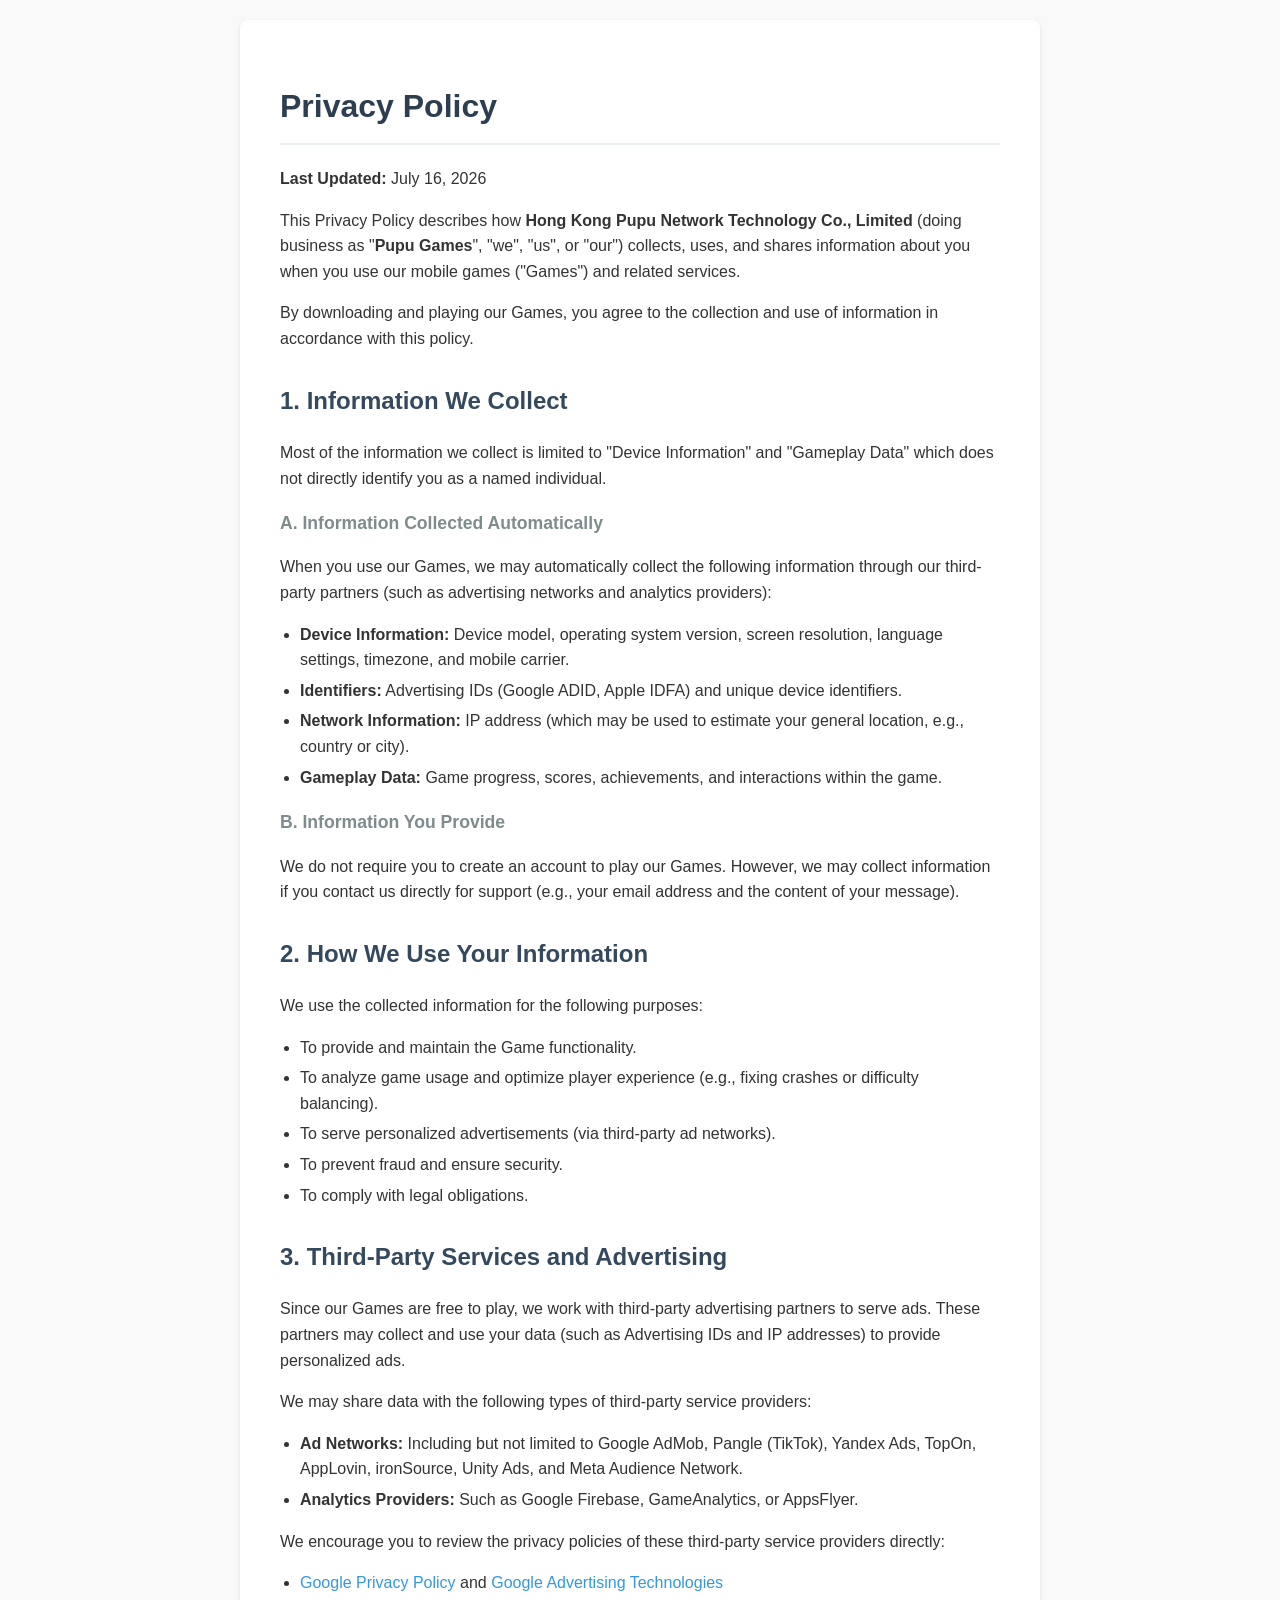
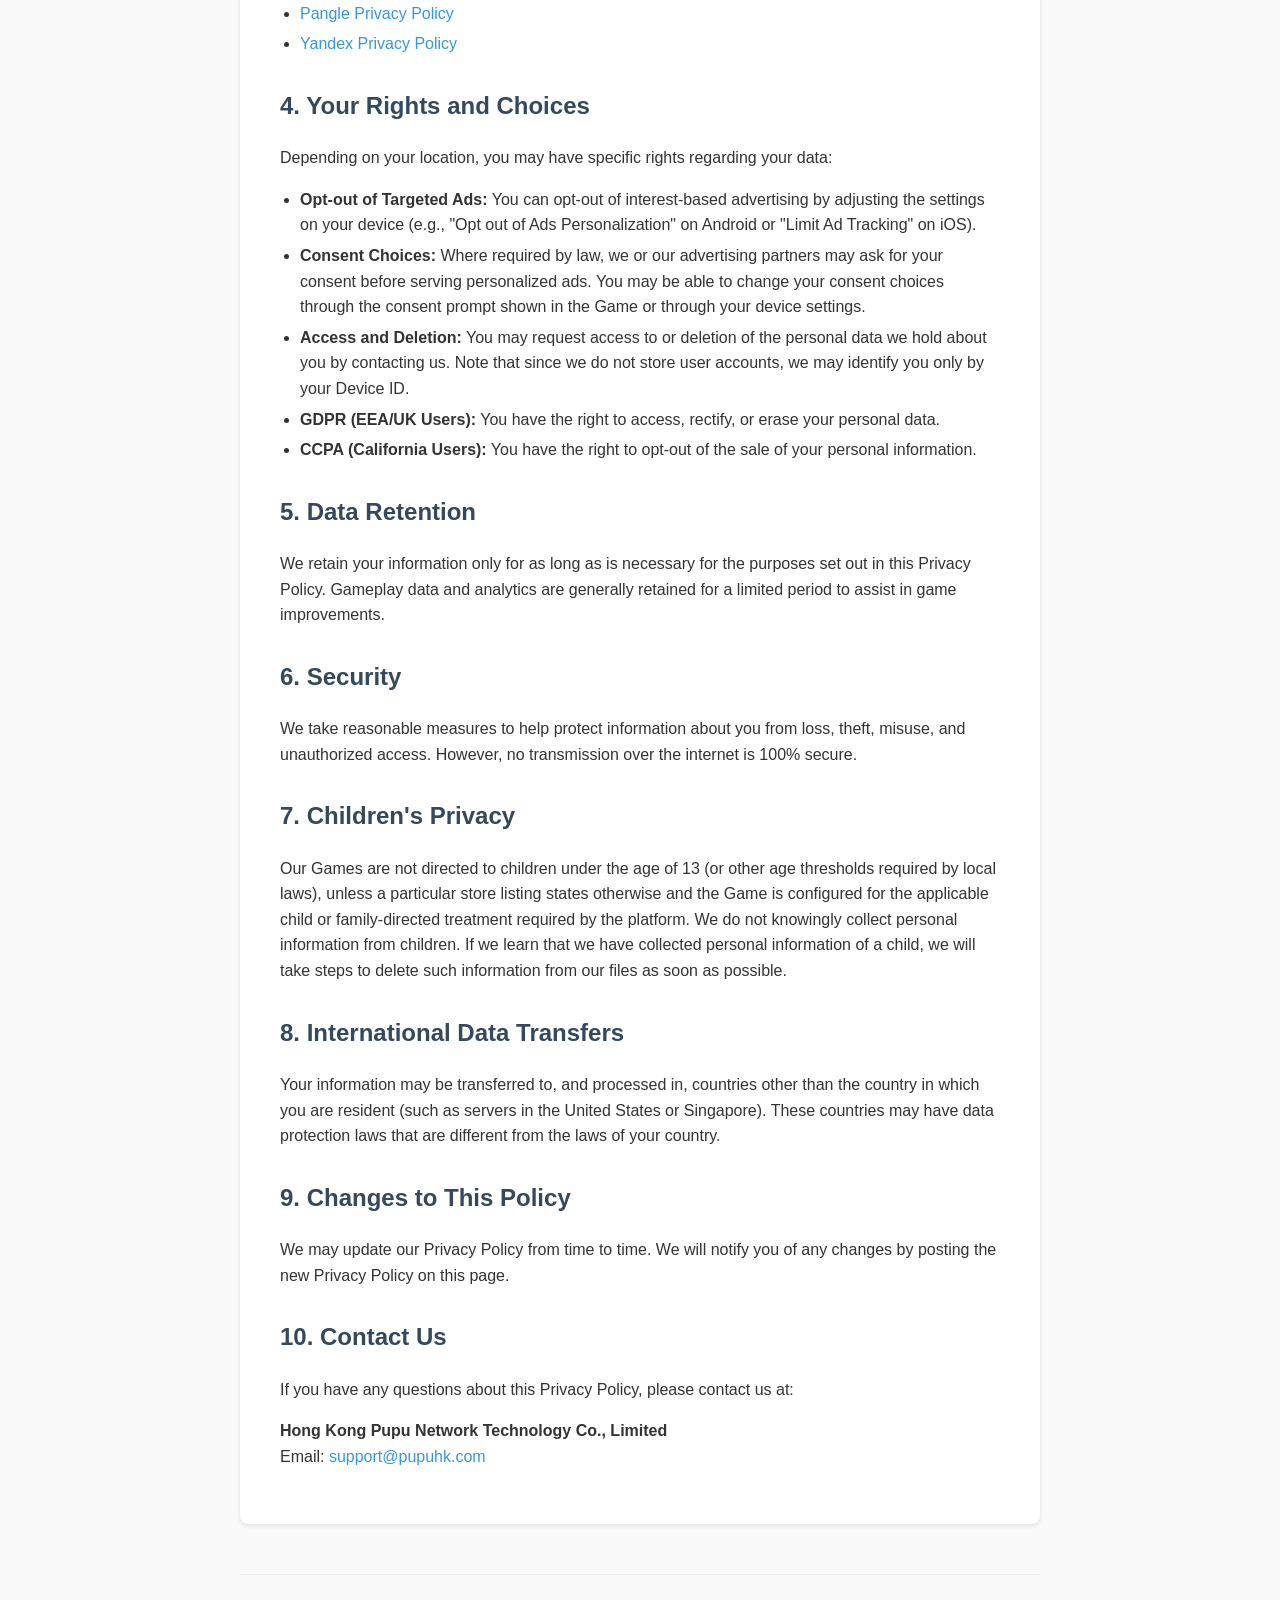
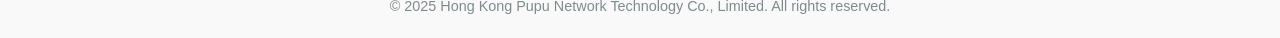
==== privacy.html @ 4af393ff "修改网站bug" ====
<!DOCTYPE html>

<html lang="en">

<head>

    <meta charset="UTF-8">

    <meta name="viewport" content="width=device-width, initial-scale=1.0">

    <title>Privacy Policy - Pupu Games</title>

    <style>
        body {

            font-family: 'Helvetica Neue', Helvetica, Arial, sans-serif;

            line-height: 1.6;

            color: #333;

            max-width: 800px;

            margin: 0 auto;

            padding: 20px;

            background-color: #f9f9f9;

        }

        .container {

            background-color: #ffffff;

            padding: 40px;

            border-radius: 8px;

            box-shadow: 0 2px 4px rgba(0, 0, 0, 0.1);

        }

        h1 {

            color: #2c3e50;

            border-bottom: 2px solid #ecf0f1;

            padding-bottom: 10px;

        }

        h2 {

            color: #34495e;

            margin-top: 30px;

        }

        h3 {

            color: #7f8c8d;

            font-size: 1.1em;

        }

        p {

            margin-bottom: 15px;

        }

        ul {

            margin-bottom: 15px;

            padding-left: 20px;

        }

        li {

            margin-bottom: 5px;

        }

        .footer {

            margin-top: 50px;

            font-size: 0.9em;

            color: #7f8c8d;

            text-align: center;

            border-top: 1px solid #ecf0f1;

            padding-top: 20px;

        }

        a {

            color: #3498db;

            text-decoration: none;

        }

        a:hover {

            text-decoration: underline;

        }
    </style>

</head>

<body>



    <div class="container">

        <h1>Privacy Policy</h1>

        <p><strong>Last Updated:</strong> July 16, 2026</p>



        <p>This Privacy Policy describes how <strong>Hong Kong Pupu Network Technology Co., Limited</strong> (doing
            business as "<strong>Pupu Games</strong>", "we", "us", or "our") collects, uses, and shares information
            about you when you use our mobile games ("Games") and related services.</p>



        <p>By downloading and playing our Games, you agree to the collection and use of information in accordance with
            this policy.</p>



        <h2>1. Information We Collect</h2>

        <p>Most of the information we collect is limited to "Device Information" and "Gameplay Data" which does not
            directly identify you as a named individual.</p>



        <h3>A. Information Collected Automatically</h3>

        <p>When you use our Games, we may automatically collect the following information through our third-party
            partners (such as advertising networks and analytics providers):</p>

        <ul>

            <li><strong>Device Information:</strong> Device model, operating system version, screen resolution, language
                settings, timezone, and mobile carrier.</li>

            <li><strong>Identifiers:</strong> Advertising IDs (Google ADID, Apple IDFA) and unique device identifiers.
            </li>

            <li><strong>Network Information:</strong> IP address (which may be used to estimate your general location,
                e.g., country or city).</li>

            <li><strong>Gameplay Data:</strong> Game progress, scores, achievements, and interactions within the game.
            </li>

        </ul>



        <h3>B. Information You Provide</h3>

        <p>We do not require you to create an account to play our Games. However, we may collect information if you
            contact us directly for support (e.g., your email address and the content of your message).</p>



        <h2>2. How We Use Your Information</h2>

        <p>We use the collected information for the following purposes:</p>

        <ul>

            <li>To provide and maintain the Game functionality.</li>

            <li>To analyze game usage and optimize player experience (e.g., fixing crashes or difficulty balancing).
            </li>

            <li>To serve personalized advertisements (via third-party ad networks).</li>

            <li>To prevent fraud and ensure security.</li>

            <li>To comply with legal obligations.</li>

        </ul>



        <h2>3. Third-Party Services and Advertising</h2>

        <p>Since our Games are free to play, we work with third-party advertising partners to serve ads. These partners
            may collect and use your data (such as Advertising IDs and IP addresses) to provide personalized ads.</p>

        <p>We may share data with the following types of third-party service providers:</p>

        <ul>

            <li><strong>Ad Networks:</strong> Including but not limited to Google AdMob, Pangle (TikTok), Yandex Ads,
                TopOn, AppLovin, ironSource, Unity Ads, and Meta Audience Network.</li>

            <li><strong>Analytics Providers:</strong> Such as Google Firebase, GameAnalytics, or AppsFlyer.</li>

        </ul>

        <p>We encourage you to review the privacy policies of these third-party service providers directly:</p>

        <ul>

            <li><a href="https://policies.google.com/privacy" target="_blank" rel="noopener">Google Privacy Policy</a>
                and <a href="https://policies.google.com/technologies/ads" target="_blank" rel="noopener">Google
                    Advertising Technologies</a></li>

            <li><a href="https://www.pangleglobal.com/privacy" target="_blank" rel="noopener">Pangle Privacy
                    Policy</a></li>

            <li><a href="https://yandex.com/legal/confidential/" target="_blank" rel="noopener">Yandex Privacy
                    Policy</a></li>

        </ul>



        <h2>4. Your Rights and Choices</h2>

        <p>Depending on your location, you may have specific rights regarding your data:</p>

        <ul>

            <li><strong>Opt-out of Targeted Ads:</strong> You can opt-out of interest-based advertising by adjusting the
                settings on your device (e.g., "Opt out of Ads Personalization" on Android or "Limit Ad Tracking" on
                iOS).</li>

            <li><strong>Consent Choices:</strong> Where required by law, we or our advertising partners may ask for your
                consent before serving personalized ads. You may be able to change your consent choices through the
                consent prompt shown in the Game or through your device settings.</li>

            <li><strong>Access and Deletion:</strong> You may request access to or deletion of the personal data we hold
                about you by contacting us. Note that since we do not store user accounts, we may identify you only by
                your Device ID.</li>

            <li><strong>GDPR (EEA/UK Users):</strong> You have the right to access, rectify, or erase your personal
                data.</li>

            <li><strong>CCPA (California Users):</strong> You have the right to opt-out of the sale of your personal
                information.</li>

        </ul>



        <h2>5. Data Retention</h2>

        <p>We retain your information only for as long as is necessary for the purposes set out in this Privacy Policy.
            Gameplay data and analytics are generally retained for a limited period to assist in game improvements.</p>



        <h2>6. Security</h2>

        <p>We take reasonable measures to help protect information about you from loss, theft, misuse, and unauthorized
            access. However, no transmission over the internet is 100% secure.</p>



        <h2>7. Children's Privacy</h2>

        <p>Our Games are not directed to children under the age of 13 (or other age thresholds required by local laws),
            unless a particular store listing states otherwise and the Game is configured for the applicable child or
            family-directed treatment required by the platform. We do not knowingly collect personal information from
            children. If we learn that we have collected personal information of a child, we will take steps to delete
            such information from our files as soon as possible.</p>



        <h2>8. International Data Transfers</h2>

        <p>Your information may be transferred to, and processed in, countries other than the country in which you are
            resident (such as servers in the United States or Singapore). These countries may have data protection laws
            that are different from the laws of your country.</p>



        <h2>9. Changes to This Policy</h2>

        <p>We may update our Privacy Policy from time to time. We will notify you of any changes by posting the new
            Privacy Policy on this page.</p>



        <h2>10. Contact Us</h2>

        <p>If you have any questions about this Privacy Policy, please contact us at:</p>

        <p><strong>Hong Kong Pupu Network Technology Co., Limited</strong><br>

            Email: <a href="mailto:support@pupuhk.com">support@pupuhk.com</a></p>

    </div>



    <div class="footer">

        &copy; 2025 Hong Kong Pupu Network Technology Co., Limited. All rights reserved.

    </div>



</body>

</html>
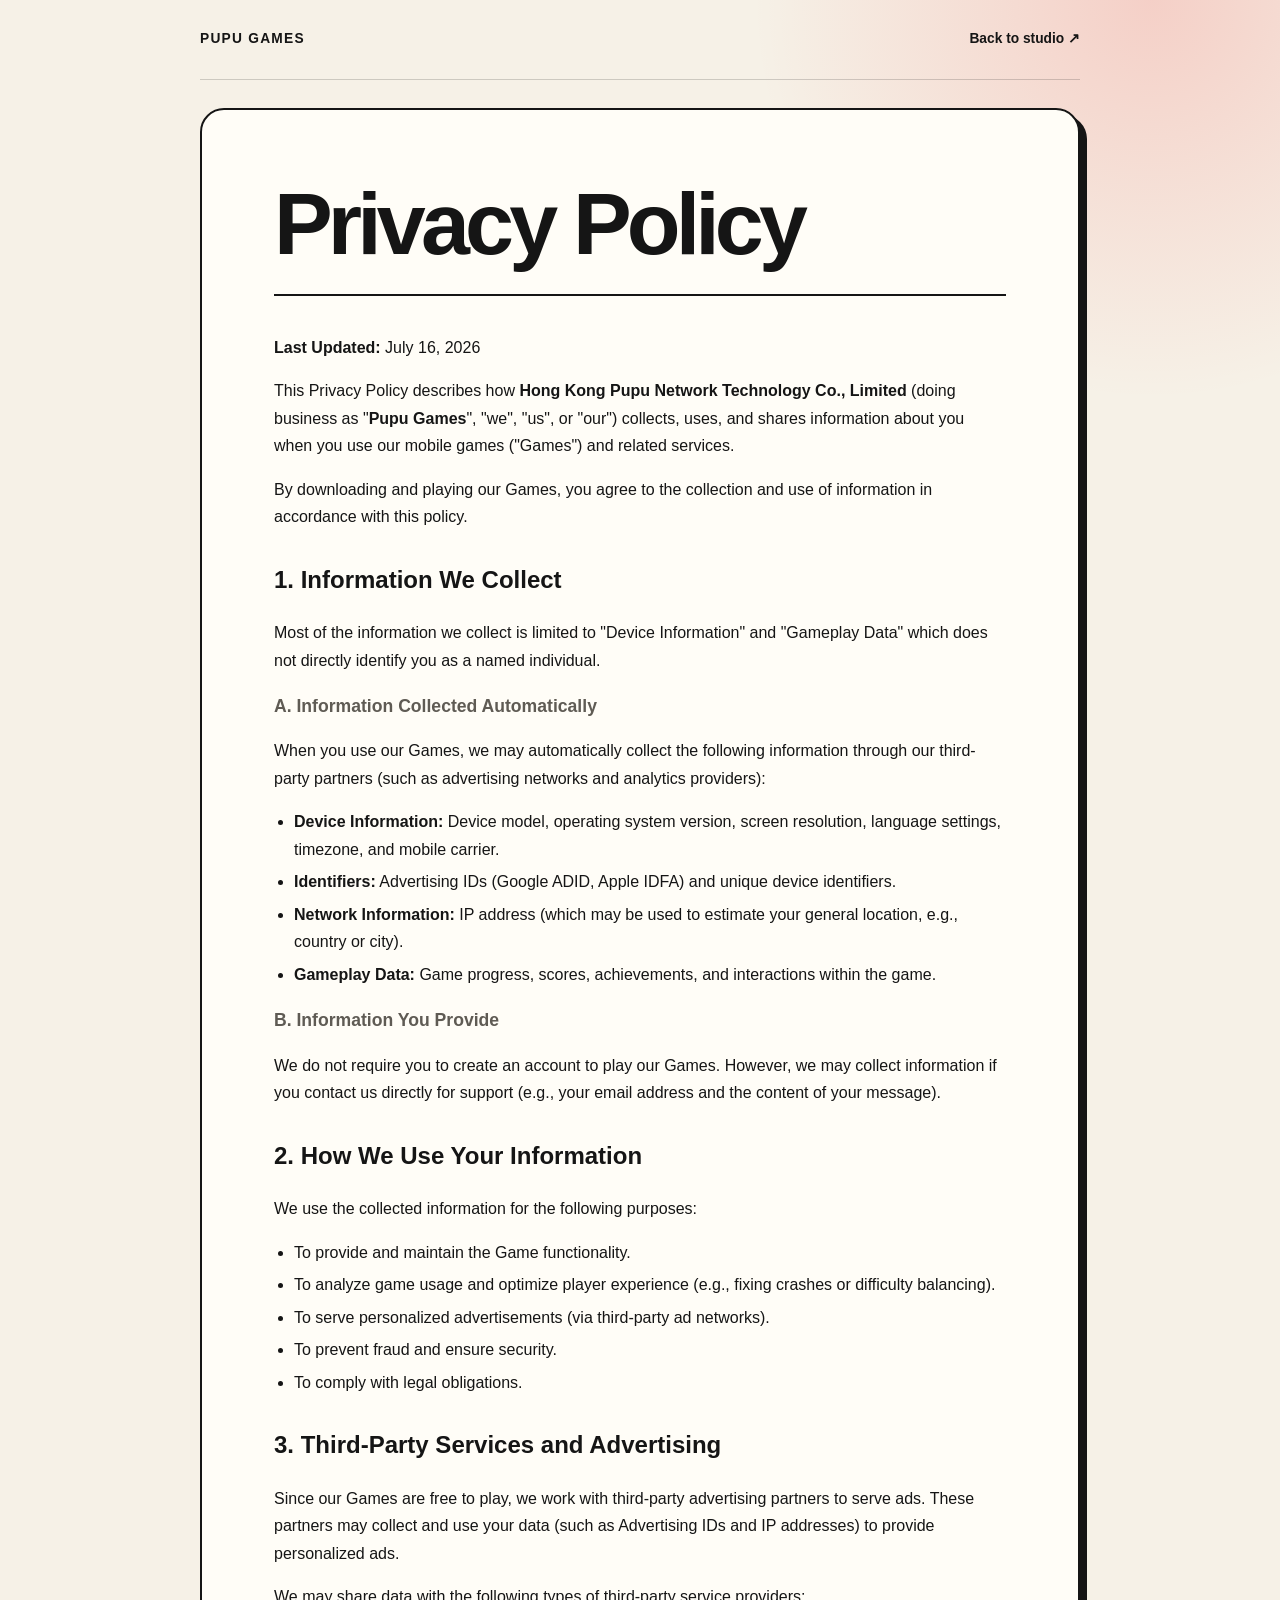
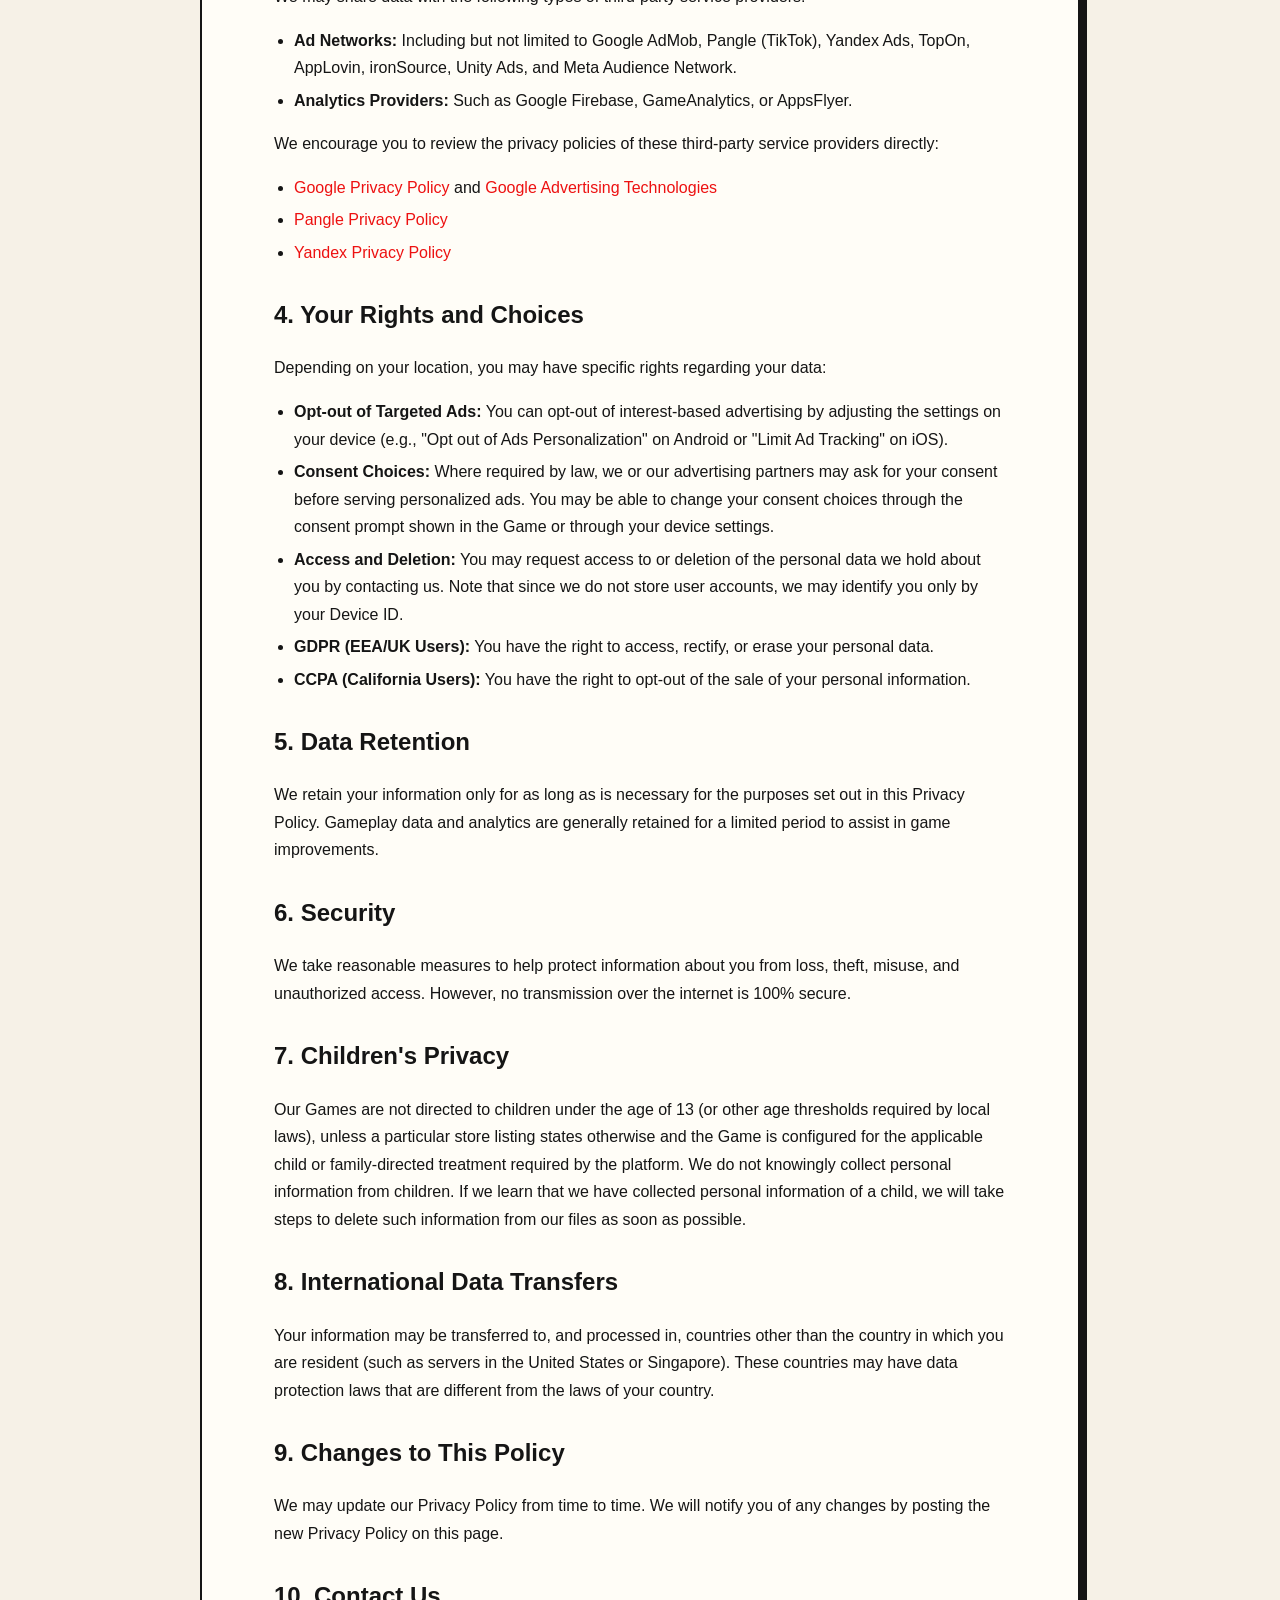
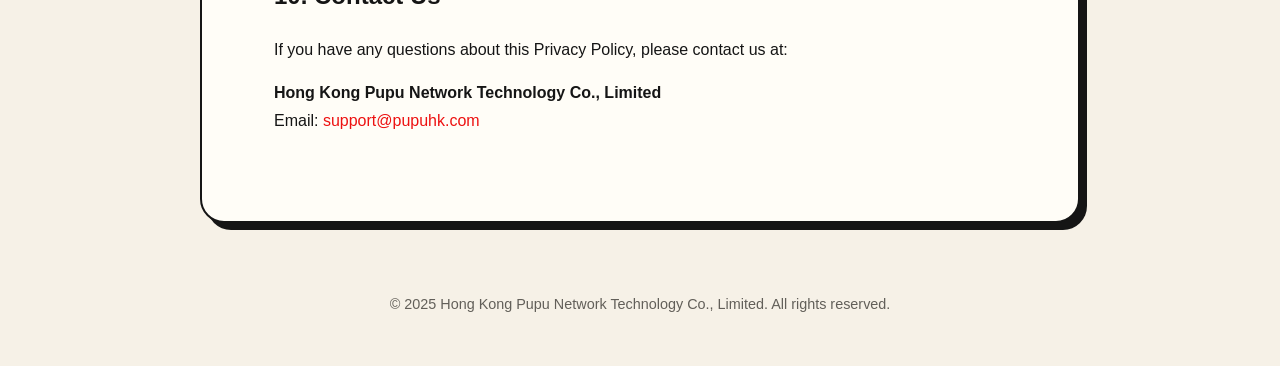
==== commit 73c5f40f: "新版网站" ====
--- a/privacy.html
+++ b/privacy.html
@@ -8,7 +8,41 @@
 
     <meta name="viewport" content="width=device-width, initial-scale=1.0">
 
-    <title>Privacy Policy - Pupu Games</title>
+    <meta name="description" content="Read the Pupu Games Privacy Policy and learn how information is collected, used, protected, and shared across our games and services.">
+
+    <meta name="robots" content="index, follow, max-image-preview:large, max-snippet:-1">
+
+    <link rel="canonical" href="https://pupuhk.com/privacy.html">
+
+    <meta property="og:type" content="website">
+
+    <meta property="og:site_name" content="Pupu Games">
+
+    <meta property="og:title" content="Privacy Policy | Pupu Games">
+
+    <meta property="og:description" content="How Pupu Games collects, uses, protects, and shares information across our games and services.">
+
+    <meta property="og:url" content="https://pupuhk.com/privacy.html">
+
+    <meta property="og:image" content="https://pupuhk.com/assets/og-pupu-portfolio.png">
+
+    <meta property="og:image:width" content="1200">
+
+    <meta property="og:image:height" content="630">
+
+    <meta property="og:image:alt" content="Pupu Games — Built to play. Ready for the world.">
+
+    <meta name="twitter:card" content="summary_large_image">
+
+    <meta name="twitter:title" content="Privacy Policy | Pupu Games">
+
+    <meta name="twitter:description" content="How Pupu Games collects, uses, protects, and shares information across our games and services.">
+
+    <meta name="twitter:image" content="https://pupuhk.com/assets/og-pupu-portfolio.png">
+
+    <meta name="twitter:image:alt" content="Pupu Games — Built to play. Ready for the world.">
+
+    <title>Privacy Policy | Pupu Games</title>
 
     <style>
         body {
@@ -117,10 +151,15 @@
 
         }
     </style>
+    <link rel="stylesheet" href="assets/legal.css">
 
 </head>
 
 <body>
+    <nav class="legal-nav" aria-label="Legal page navigation">
+        <a class="legal-brand" href="index.html">PUPU GAMES</a>
+        <a href="index.html">Back to studio <span aria-hidden="true">↗</span></a>
+    </nav>
 
 
 
--- a/assets/legal.css
+++ b/assets/legal.css
@@ -0,0 +1,73 @@
+:root {
+    --paper: #f6f1e7;
+    --ink: #151515;
+    --yellow: #ed1111;
+    --blue: #ed1111;
+}
+
+* { box-sizing: border-box; }
+
+body {
+    max-width: none !important;
+    margin: 0 !important;
+    padding: 0 20px 50px !important;
+    color: var(--ink) !important;
+    background:
+        radial-gradient(circle at 90% 0%, rgba(237,17,17,.15), transparent 25rem),
+        var(--paper) !important;
+    font-family: "DM Sans", "Avenir Next", "Helvetica Neue", Arial, sans-serif !important;
+}
+
+.legal-nav {
+    display: flex;
+    width: min(880px, 100%);
+    min-height: 80px;
+    margin: 0 auto 28px;
+    align-items: center;
+    justify-content: space-between;
+    gap: 20px;
+    border-bottom: 1px solid rgba(21,21,21,.18);
+    font-size: .86rem;
+    font-weight: 700;
+}
+
+.legal-nav a { color: var(--ink) !important; }
+.legal-brand { letter-spacing: .09em; }
+
+.container {
+    width: min(880px, 100%);
+    margin: 0 auto;
+    padding: clamp(30px, 6vw, 72px) !important;
+    border: 2px solid var(--ink);
+    border-radius: 24px !important;
+    background: #fffdf7 !important;
+    box-shadow: 7px 7px 0 var(--ink) !important;
+}
+
+h1 {
+    margin: 0 0 38px !important;
+    padding-bottom: 28px !important;
+    border-color: var(--ink) !important;
+    color: var(--ink) !important;
+    font-size: clamp(2.7rem, 7vw, 5.5rem);
+    letter-spacing: -.055em;
+    line-height: .95;
+}
+
+h2 { color: var(--ink) !important; }
+h3 { color: #5f5b54 !important; }
+p, li { line-height: 1.72; }
+a { color: var(--blue) !important; }
+
+.footer {
+    width: min(880px, 100%);
+    margin: 50px auto 0 !important;
+    border: 0 !important;
+    color: #625f59 !important;
+}
+
+@media (max-width: 600px) {
+    body { padding-inline: 14px !important; }
+    .container { padding: 28px 22px !important; border-radius: 18px !important; }
+    .legal-nav { min-height: 68px; }
+}
